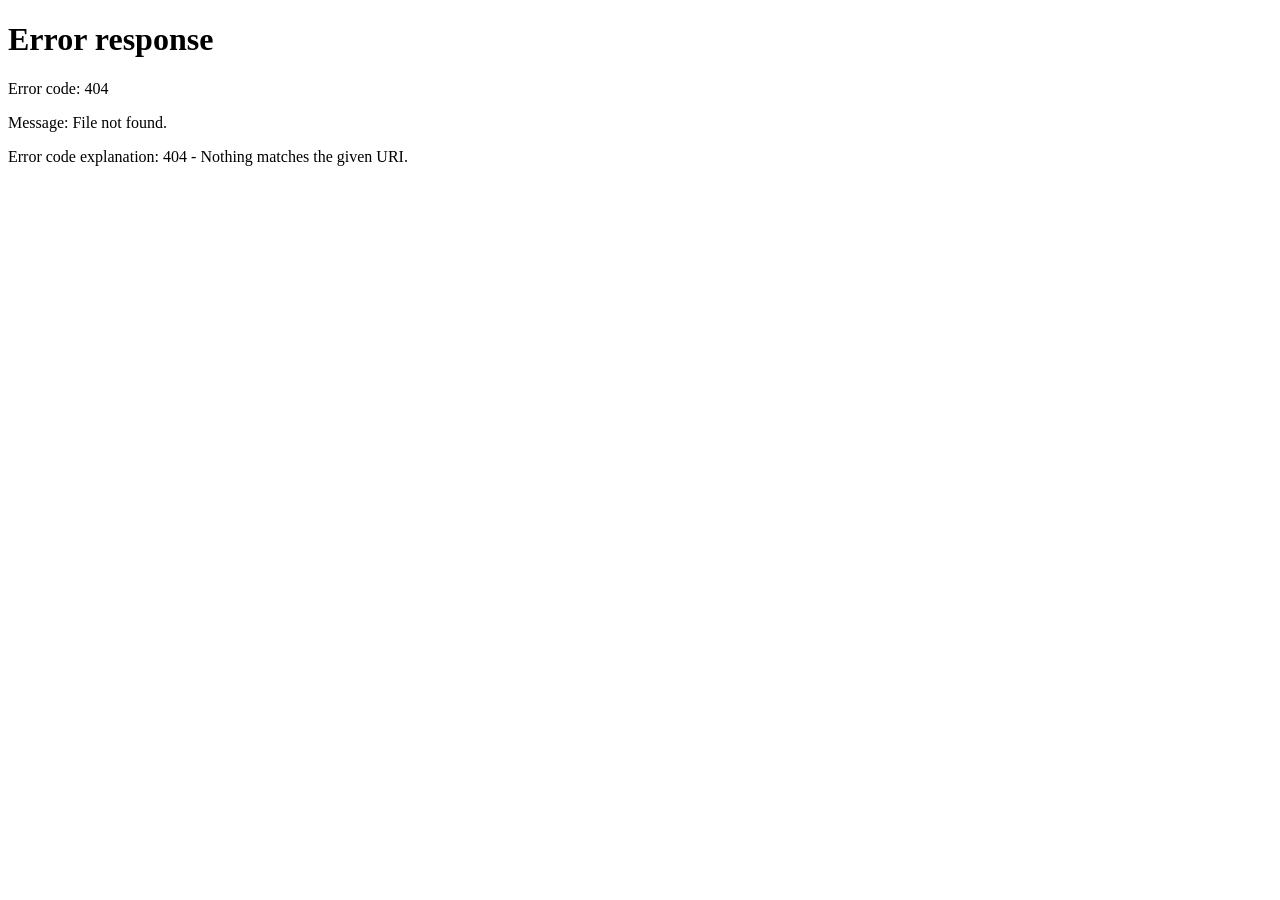
==== dashboard.html @ a683d64e "Add files via upload" ====
<!DOCTYPE html>
<html lang="en">
<head>
<meta charset="UTF-8">
<meta name="viewport" content="width=device-width, initial-scale=1.0">
<title>Dashboard</title>
<link rel="stylesheet" href="style.css">

<style>

*{
margin:0;
padding:0;
box-sizing:border-box;
font-family:Arial,sans-serif;
}

body{
background:#f4f6f9;
}

header{
background:#003366;
color:white;
padding:15px 40px;
display:flex;
justify-content:space-between;
align-items:center;
}

header h2{
font-size:24px;
}

.logout{
background:red;
color:white;
padding:10px 18px;
border:none;
border-radius:5px;
cursor:pointer;
}

.container{
display:grid;
grid-template-columns:repeat(auto-fit,minmax(220px,1fr));
gap:20px;
padding:40px;
}

.card{
background:white;
padding:30px;
border-radius:10px;
text-align:center;
box-shadow:0 5px 15px rgba(0,0,0,.2);
transition:.3s;
cursor:pointer;
}

.card:hover{
transform:translateY(-8px);
}

.card h3{
color:#003366;
margin-bottom:10px;
}

.card p{
color:gray;
margin-bottom:20px;
}

.card button{
padding:10px 18px;
background:#0077cc;
color:white;
border:none;
border-radius:5px;
cursor:pointer;
}

.card button:hover{
background:#005fa3;
}

footer{
text-align:center;
padding:20px;
background:#003366;
color:white;
margin-top:40px;
}

</style>

</head>
<body>
    <!-- Navigation Bar -->

<nav class="navbar">

    <div class="logo">
        📮 Philatelists
    </div>

    <ul class="nav-links">

        <li><a href="dashboard.html">Dashboard</a></li>

        <li><a href="upload.html">Upload</a></li>

        <li><a href="gallery.html">Gallery</a></li>

        <li><a href="search.html">Search</a></li>

        <li><a href="forum.html">Forum</a></li>

        <li><a href="profile.html">Profile</a></li>

        <li><a href="notifications.html">Notifications</a></li>

        <li><a href="about.html">About</a></li>

        <li><a href="contact.html">Contact</a></li>

        <li><a href="#" onclick="logout()">Logout</a></li>

    </ul>

</nav>

<!-- Hero -->

<section class="hero">

    <h1>
        👋 Welcome,
        <span id="username"></span>
    </h1>

    <p>
        National Web Community of Philatelists
    </p>

    <p>
        Connecting Stamp Collectors Across India
    </p>

    <div class="hero-buttons">

        <a href="upload.html">
            📤 Upload Stamp
        </a>

        <a href="gallery.html">
            🖼 Explore Gallery
        </a>

    </div>

</section>

<!-- Statistics -->

<section class="container">

<div class="card">

<h3>📮 Total Uploaded Stamps</h3>

<h1 id="stampCount">0</h1>

</div>

<div class="card">

<h3>👥 Total Users</h3>

<h1 id="userCount">0</h1>

</div>

<div class="card">

<h3>💬 Discussions</h3>

<h1 id="postCount">0</h1>

</div>

<div class="card">

<h3>⭐ My Collection</h3>

<h1 id="myCollection">0</h1>

</div>

</section>

<!-- Quick Actions -->

<section class="section">

<h2>⚡ Quick Actions</h2>

<div class="quick">

<a href="upload.html">
📤 Upload Stamp
</a>

<a href="gallery.html">
🖼 Gallery
</a>

<a href="search.html">
🔍 Search
</a>

<a href="forum.html">
💬 Forum
</a>

</div>
<!-- Recent Uploaded Stamps -->

<section class="section">

<h2>📮 Recent Uploaded Stamps</h2>

<div class="recent">

<div class="recent-card">

<img src="https://upload.wikimedia.org/wikipedia/commons/0/0b/India_1948_Mahatma_Gandhi_10R.jpg" alt="Stamp">

<h3>Gandhi Stamp</h3>

<p><strong>Country:</strong> India</p>

<p><strong>Year:</strong> 1948</p>

<button>View Details</button>

</div>

<div class="recent-card">

<img src="https://upload.wikimedia.org/wikipedia/commons/5/54/Penny_black.jpg" alt="Stamp">

<h3>Penny Black</h3>

<p><strong>Country:</strong> United Kingdom</p>

<p><strong>Year:</strong> 1840</p>

<button>View Details</button>

</div>

<div class="recent-card">

<img src="https://upload.wikimedia.org/wikipedia/commons/4/48/India_Postage_Stamp_1973_Tiger.jpg" alt="Stamp">

<h3>Tiger Stamp</h3>

<p><strong>Country:</strong> India</p>

<p><strong>Year:</strong> 1973</p>

<button>View Details</button>

</div>

</div>

</section>

<!-- Stamp of the Day -->

<section class="section">

<h2>⭐ Stamp of the Day</h2>

<div class="box">

<h3>🇬🇧 Penny Black</h3>

<p><b>Country:</b> United Kingdom</p>

<p><b>Year:</b> 1840</p>

<p><b>Category:</b> Historical</p>
<p id="clock"></p>
<p style="margin-top:10px;">
The world's first adhesive postage stamp.
</p>

</div>

</section>

<!-- Latest Discussions -->

<section class="section">

<h2>💬 Latest Discussions</h2>

<div class="discussion-box">

<div class="discussion">

<h3>How to preserve old stamps?</h3>

<p>Posted by Admin • 2 Hours Ago</p>

</div>

<div class="discussion">

<h3>Rare Indian Stamp Collection</h3>

<p>Posted by Rahul • Yesterday</p>

</div>

<div class="discussion">

<h3>Best Stamp Albums?</h3>

<p>Posted by Pravi • 3 Days Ago</p>

</div>

</div>

</section>

<!-- Notifications -->

<section class="section">

<h2>🔔 Notifications</h2>

<div class="box">

<p>✅ Welcome to National Web Community of Philatelists.</p>

<br>

<p>📮 New Stamp Uploaded Successfully.</p>

<br>

<p>💬 New Discussion Added.</p>

</div>

</section>

<!-- Community Progress -->

<section class="section">

<h2>📈 Community Progress</h2>

<div class="box">

<p>Users Joined</p>

<progress value="80" max="100"></progress>

<p>Collections Uploaded</p>

<progress value="65" max="100"></progress>

<p>Forum Activity</p>

<progress value="50" max="100"></progress>

</div>

</section>

<!-- Footer -->

<footer>

<h3>National Web Community of Philatelists</h3>

<p>Connecting Stamp Collectors Across India</p>

<br>

<p>📧 philatelists@gmail.com</p>

<p>📞 +91 7845850211</p>

<br>

<p>© 2026 All Rights Reserved.</p>

</footer>

</section>
<script>

// ===========================
// Login Check
// ===========================

let user = JSON.parse(localStorage.getItem("user"));

if(!user){
    alert("Please login first!");
    window.location.href = "login.html";
}

document.getElementById("username").innerHTML = user.name;


// ===========================
// Dashboard Data
// ===========================

let stamps = JSON.parse(localStorage.getItem("stamps")) || [];
let posts = JSON.parse(localStorage.getItem("posts")) || [];

let users = localStorage.getItem("user") ? 1 : 0;


// ===========================
// Animated Counter
// ===========================

function animateValue(id,end){

let obj=document.getElementById(id);

let start=0;

let speed=30;

let timer=setInterval(function(){

start++;

obj.innerHTML=start;

if(start>=end){

clearInterval(timer);

}

},speed);

}

animateValue("stampCount",stamps.length);
animateValue("userCount",users);
animateValue("postCount",posts.length);
animateValue("myCollection",stamps.length);


// ===========================
// Current Date
// ===========================

let today=new Date();

let date=today.toDateString();

let footer=document.querySelector("footer");

footer.innerHTML += "<br><br>📅 "+date;


// ===========================
// Logout
// ===========================

function logout(){

let choice=confirm("Are you sure you want to logout?");

if(choice){

localStorage.removeItem("user");

window.location.replace("login.html");

}

}


// ===========================
// Welcome Notification
// ===========================

setTimeout(function(){

alert("🎉 Welcome back, "+user.name+"!");

},500);


// ===========================
// Back Button Disable
// ===========================

history.pushState(null,null,location.href);

window.onpopstate=function(){

history.go(1);

};
setInterval(function(){

let now=new Date();

document.getElementById("clock").innerHTML=
"🕒 "+now.toLocaleTimeString();

},1000);

</script>
</body>
</html>
---- style.css ----
/* Google Font */
@import url('https://fonts.googleapis.com/css2?family=Poppins:wght@300;400;500;600;700&display=swap');

*{
    margin:0;
    padding:0;
    box-sizing:border-box;
    font-family:'Poppins',sans-serif;
}

body{
    background:#f4f7fc;
}

/* ================= NAVBAR ================= */

.navbar{
    background:#003366;
    display:flex;
    justify-content:space-between;
    align-items:center;
    padding:15px 40px;
    position:sticky;
    top:0;
    z-index:1000;
}

.logo{
    color:white;
    font-size:28px;
    font-weight:bold;
}

.nav-links{
    display:flex;
    list-style:none;
    gap:18px;
}

.nav-links a{
    color:white;
    text-decoration:none;
    padding:8px 14px;
    border-radius:8px;
    transition:.3s;
    font-weight:500;
}

.nav-links a:hover{
    background:#FFD700;
    color:#003366;
}

/* ================= HERO ================= */

.hero{
    background:linear-gradient(135deg,#003366,#0066cc);
    color:white;
    text-align:center;
    padding:70px 20px;
}

.hero h1{
    font-size:42px;
}

.hero p{
    margin-top:10px;
    font-size:18px;
}

.hero-buttons{
    margin-top:30px;
}

.hero-buttons a{
    display:inline-block;
    text-decoration:none;
    background:#FFD700;
    color:#003366;
    padding:12px 25px;
    border-radius:8px;
    margin:8px;
    font-weight:bold;
    transition:.3s;
}

.hero-buttons a:hover{
    transform:scale(1.05);
    background:white;
}

/* ================= STATS ================= */

.container{
    display:grid;
    grid-template-columns:repeat(auto-fit,minmax(220px,1fr));
    gap:25px;
    padding:40px;
}

.card{
    background:white;
    border-radius:15px;
    padding:25px;
    text-align:center;
    box-shadow:0 8px 20px rgba(0,0,0,.12);
    transition:.3s;
}

.card:hover{
    transform:translateY(-8px);
}

.card h3{
    color:#003366;
    margin-bottom:15px;
}

.card h1{
    font-size:45px;
}

/* ================= SECTION ================= */

.section{
    padding:20px 40px;
}

.section h2{
    margin-bottom:20px;
    color:#003366;
}

/* ================= QUICK ACTION ================= */

.quick{
    display:grid;
    grid-template-columns:repeat(auto-fit,minmax(180px,1fr));
    gap:20px;
}

.quick a{
    background:white;
    padding:20px;
    border-radius:12px;
    text-decoration:none;
    color:#003366;
    text-align:center;
    font-weight:bold;
    box-shadow:0 5px 15px rgba(0,0,0,.12);
    transition:.3s;
}

.quick a:hover{
    background:#FFD700;
}

/* ================= RECENT STAMPS ================= */

.recent{
    display:grid;
    grid-template-columns:repeat(auto-fit,minmax(280px,1fr));
    gap:25px;
}

.recent-card{
    background:white;
    border-radius:15px;
    overflow:hidden;
    box-shadow:0 8px 20px rgba(0,0,0,.12);
    transition:.3s;
    text-align:center;
}

.recent-card:hover{
    transform:translateY(-8px);
}

.recent-card img{
    width:100%;
    height:220px;
    object-fit:cover;
}

.recent-card h3{
    margin-top:15px;
    color:#003366;
}

.recent-card p{
    margin:8px;
}

.recent-card button{
    margin:15px;
    padding:10px 20px;
    background:#003366;
    color:white;
    border:none;
    border-radius:8px;
    cursor:pointer;
}

.recent-card button:hover{
    background:#FFD700;
    color:#003366;
}

/* ================= DISCUSSION ================= */

.discussion-box{
    display:grid;
    grid-template-columns:repeat(auto-fit,minmax(250px,1fr));
    gap:20px;
}

.discussion{
    background:white;
    padding:20px;
    border-radius:12px;
    box-shadow:0 5px 15px rgba(0,0,0,.12);
}

/* ================= BOX ================= */

.box{
    background:white;
    padding:25px;
    border-radius:12px;
    box-shadow:0 5px 15px rgba(0,0,0,.12);
}

progress{
    width:100%;
    height:20px;
    margin-bottom:15px;
}

/* ================= FOOTER ================= */

footer{
    margin-top:40px;
    background:#003366;
    color:white;
    text-align:center;
    padding:30px;
}

/* ================= MOBILE ================= */

@media(max-width:900px){

.navbar{
    flex-direction:column;
}

.nav-links{
    flex-direction:column;
    margin-top:15px;
}

.hero h1{
    font-size:30px;
}

.container{
    grid-template-columns:1fr;
}

.quick{
    grid-template-columns:1fr;
}

.recent{
    grid-template-columns:1fr;
}

.discussion-box{
    grid-template-columns:1fr;
}

}
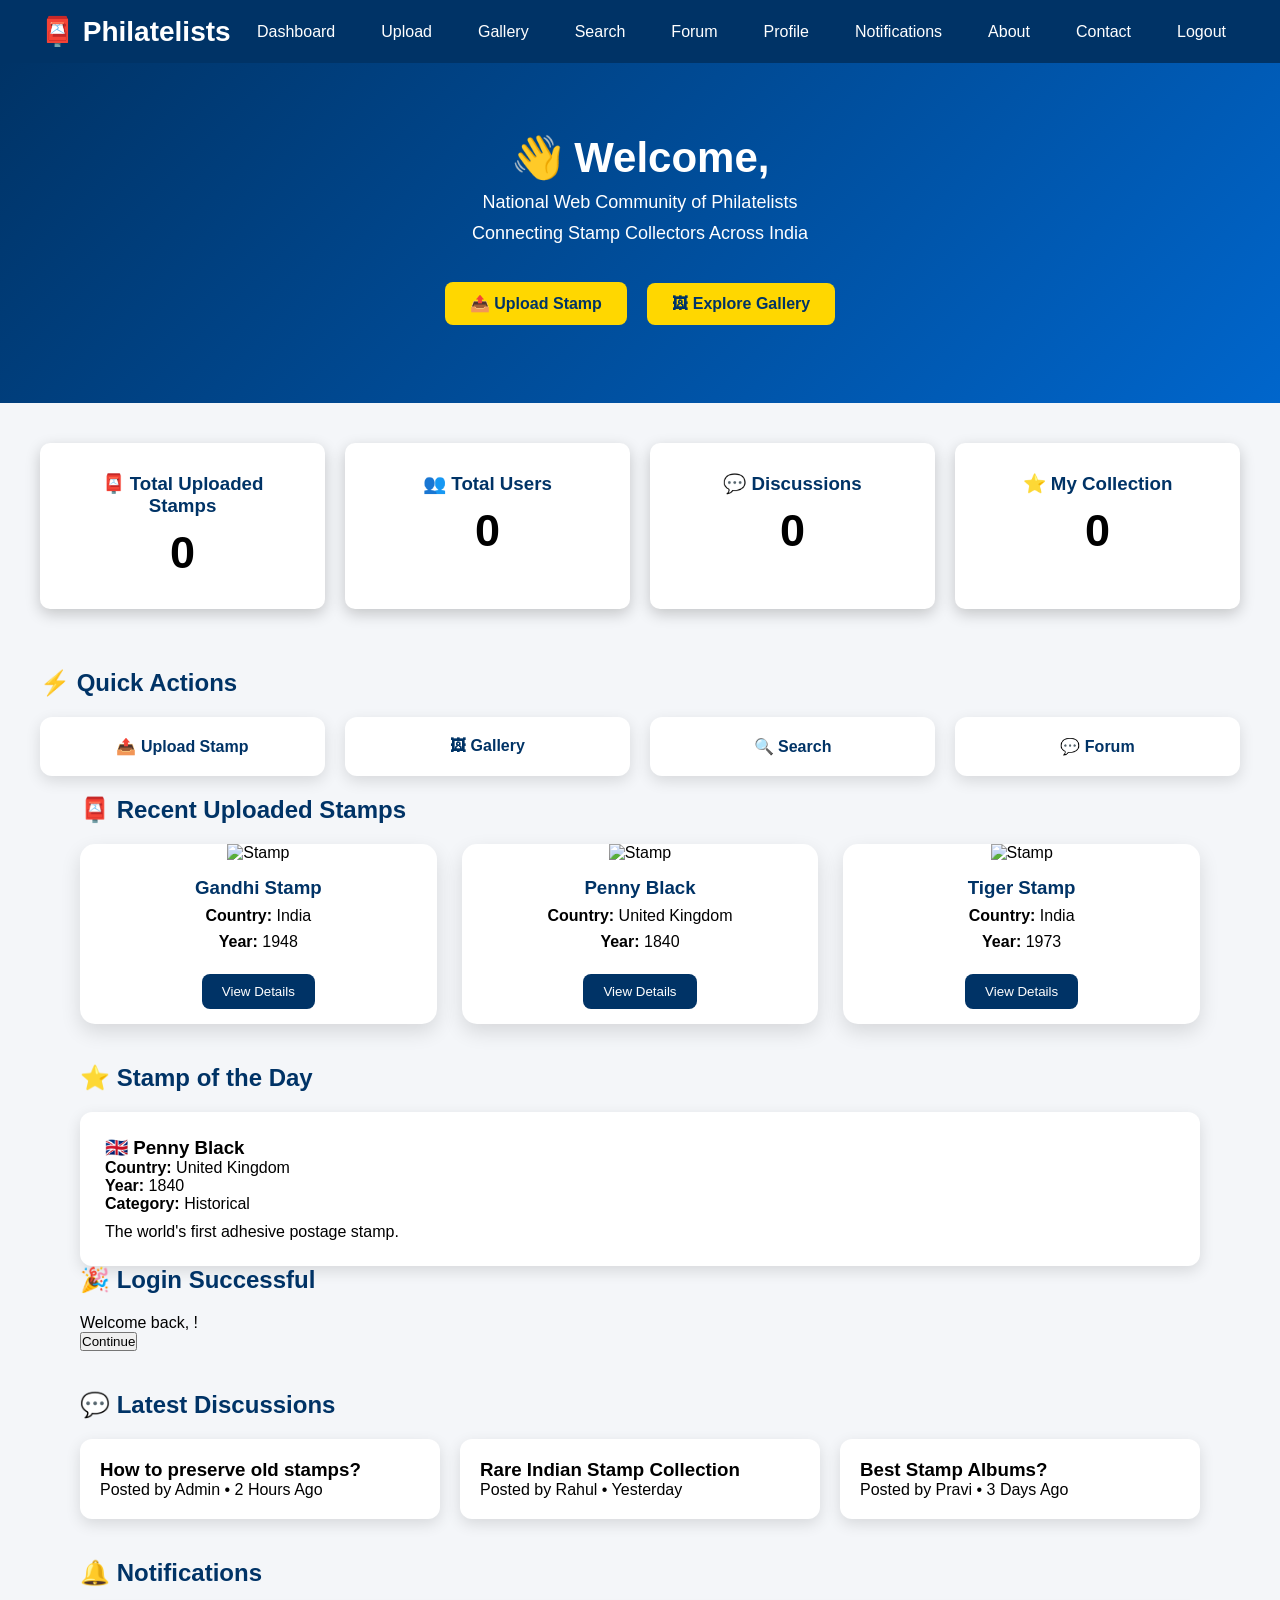
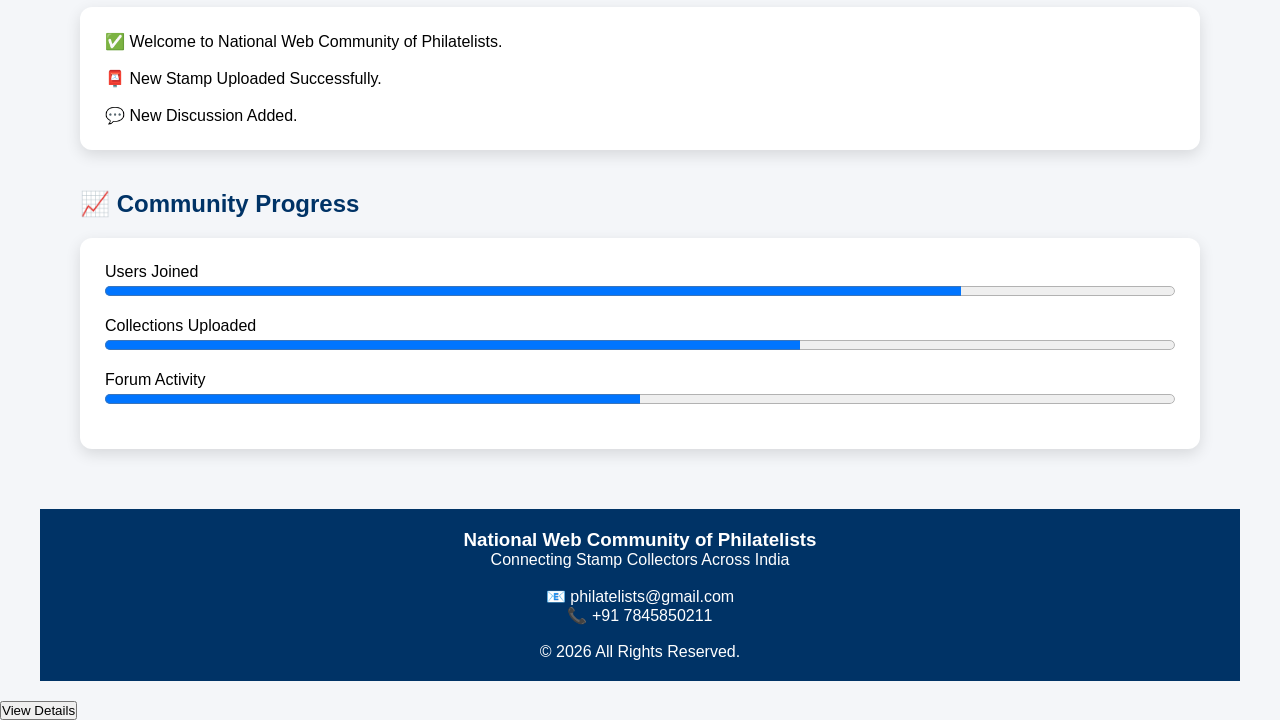
==== commit fdcc4dca: "Refactor dashboard.html with updated content and scripts" ====
--- a/dashboard.html
+++ b/dashboard.html
@@ -300,6 +300,19 @@
 </p>
 
 </div>
+<div id="welcomePopup" class="popup">
+
+    <div class="popup-content">
+
+        <h2>🎉 Login Successful</h2>
+
+        <p>Welcome back, <span id="popupUser"></span>!</p>
+
+        <button onclick="closePopup()">Continue</button>
+
+    </div>
+
+</div>
 
 </section>
 
@@ -412,26 +425,30 @@
 // Login Check
 // ===========================
 
-let user = JSON.parse(localStorage.getItem("user"));
-
-if(!user){
-    alert("Please login first!");
-    window.location.href = "login.html";
-}
-
-document.getElementById("username").innerHTML = user.name;
-
-
-// ===========================
-// Dashboard Data
-// ===========================
-
-let stamps = JSON.parse(localStorage.getItem("stamps")) || [];
-let posts = JSON.parse(localStorage.getItem("posts")) || [];
-
-let users = localStorage.getItem("user") ? 1 : 0;
-
-
+
+
+
+async function loadStamps() {
+  let res = await fetch("http://localhost:3000/stamps");
+  let stamps = await res.json();
+
+  let container = document.querySelector(".recent");
+  container.innerHTML = "";
+
+  stamps.slice(-3).reverse().forEach(stamp => {
+    container.innerHTML += `
+      <div class="recent-card">
+        <img src="${stamp.image}">
+        <h3>${stamp.title}</h3>
+        <p><b>Country:</b> ${stamp.country}</p>
+        <p><b>Year:</b> ${stamp.year}</p>
+        <button onclick="viewDetails('${stamp._id}')">View Details</button>
+      </div>
+    `;
+  });
+}
+
+loadStamps();
 // ===========================
 // Animated Counter
 // ===========================
@@ -461,7 +478,7 @@
 }
 
 animateValue("stampCount",stamps.length);
-animateValue("userCount",users);
+animateValue("userCount", users.length);
 animateValue("postCount",posts.length);
 animateValue("myCollection",stamps.length);
 
@@ -475,7 +492,6 @@
 let date=today.toDateString();
 
 let footer=document.querySelector("footer");
-
 footer.innerHTML += "<br><br>📅 "+date;
 
 
@@ -502,11 +518,17 @@
 // Welcome Notification
 // ===========================
 
-setTimeout(function(){
-
-alert("🎉 Welcome back, "+user.name+"!");
-
-},500);
+if(sessionStorage.getItem("showWelcome") === "true"){
+    document.getElementById("popupUser").innerHTML = user.name;
+    document.getElementById("welcomePopup").style.display = "flex";
+    sessionStorage.removeItem("showWelcome");
+}
+
+function closePopup(){
+
+document.getElementById("welcomePopup").style.display = "none";
+
+}
 
 
 // ===========================
@@ -529,6 +551,17 @@
 
 },1000);
 
+const urlParams = new URLSearchParams(window.location.search);
+const id = urlParams.get("id");
+
 </script>
+<button onclick="viewDetails('${stamp._id}')">View Details</button>
+<script>
+function viewDetails(id){
+  console.log("ID:", id);
+  window.location.href = "details.html?id=" + id;
+}
+</script>
+
 </body>
-</html>+</html>
